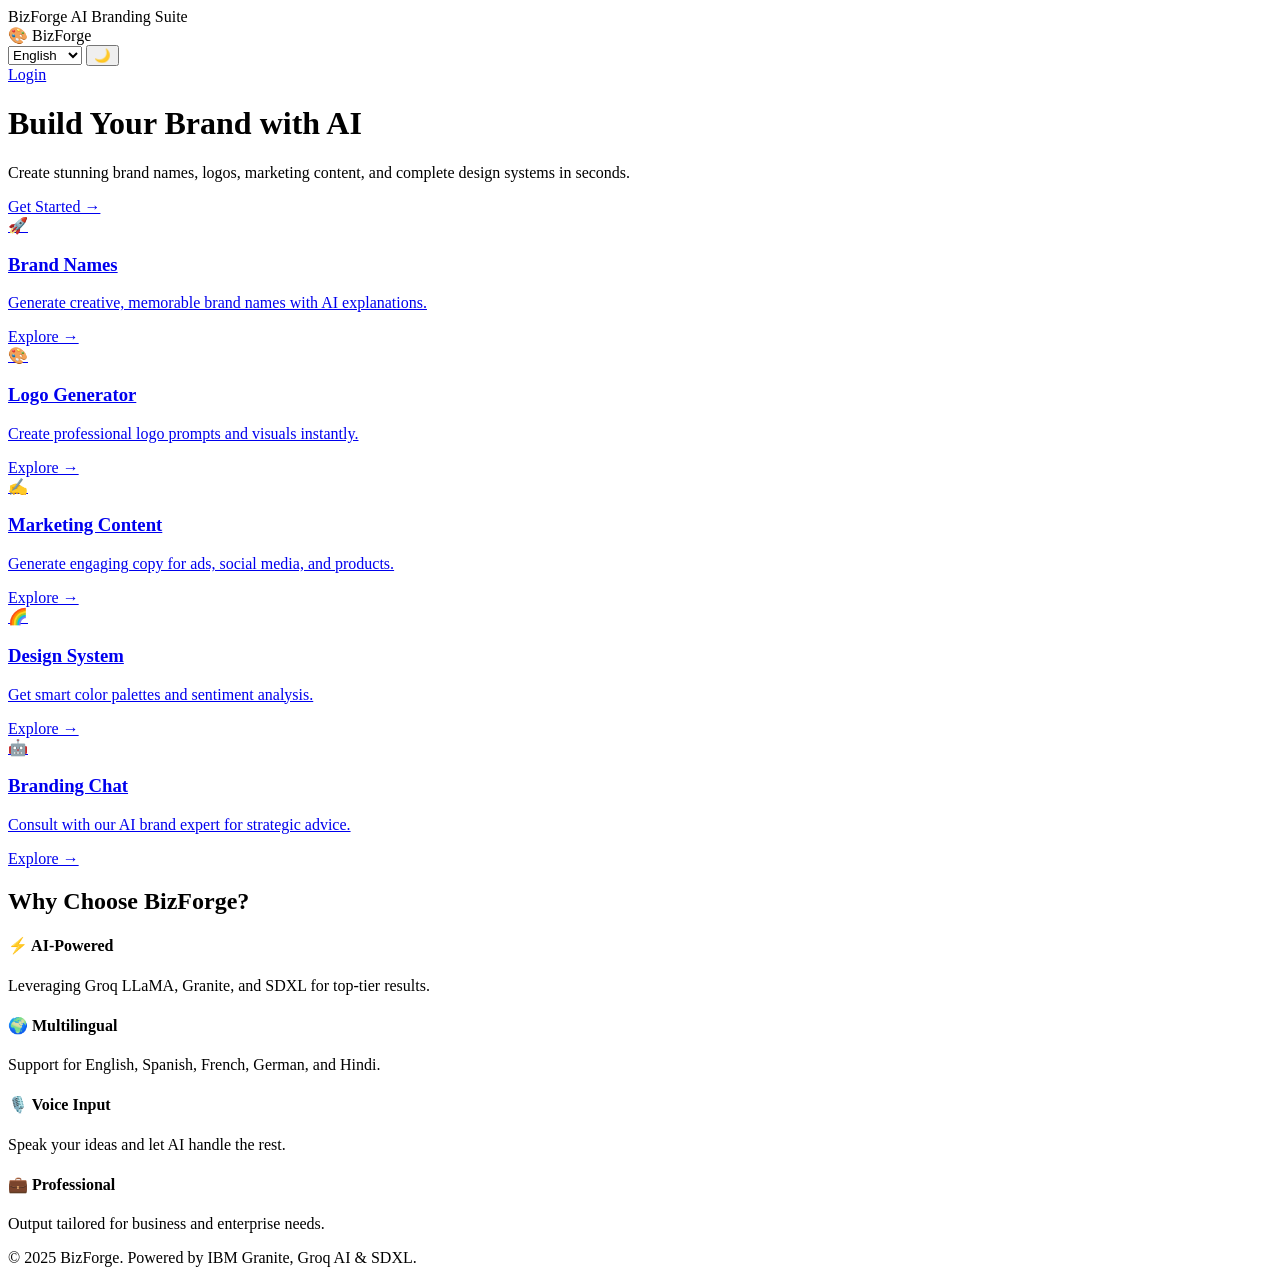
==== frontend/index.html @ e01fe9e0 "Initial commit of brand-automation project" ====
<!DOCTYPE html>
<html lang="en">

<head>
    <meta charset="UTF-8">
    <meta name="viewport" content="width=device-width, initial-scale=1.0">
    <title>BizForge - AI Branding Suite</title>
    <link rel="stylesheet" href="/static/style.css?v=16">
    <link href="https://fonts.googleapis.com/css2?family=Outfit:wght@300;400;600;700&display=swap" rel="stylesheet">
</head>

<body class="light-theme">

    <!-- Splash Intro -->
    <div class="splash" id="splash">
        <span class="splash-title">BizForge</span>
        <span class="splash-sub">AI Branding Suite</span>
    </div>

    <!-- Navigation -->
    <nav class="navbar">
        <div class="logo">
            <span class="logo-icon">🎨</span>
            <span class="logo-text">BizForge</span>
        </div>
        <div class="nav-controls">
            <select id="lang-select" onchange="changeLanguage(this.value)">
                <option value="en">English</option>
                <option value="es">Español</option>
                <option value="fr">Français</option>
                <option value="de">Deutsch</option>
                <option value="hi">हिंदी</option>
            </select>
            <button class="theme-btn" onclick="toggleTheme()" aria-label="Toggle Theme">
                <span id="theme-icon">🌙</span>
            </button>
            <div class="nav-auth" id="navAuth">
                <a href="/login.html" class="nav-login-btn" id="navLoginBtn">Login</a>
            </div>
        </div>
    </nav>

    <!-- Hero Section -->
    <header class="hero">
        <div class="hero-content">
            <h1>Build Your Brand with <span class="gradient-text">AI</span></h1>
            <p>Create stunning brand names, logos, marketing content, and complete design systems in seconds.</p>
            <a href="/branding.html" class="cta-button">Get Started →</a>
        </div>
    </header>

    <!-- Features Grid -->
    <section class="features">
        <div class="features-grid">
            <a href="/branding.html?tab=brand" class="feature-card">
                <div class="feature-icon">🚀</div>
                <h3>Brand Names</h3>
                <p>Generate creative, memorable brand names with AI explanations.</p>
                <span class="arrow">Explore →</span>
            </a>
            <a href="/branding.html?tab=logo" class="feature-card">
                <div class="feature-icon">🎨</div>
                <h3>Logo Generator</h3>
                <p>Create professional logo prompts and visuals instantly.</p>
                <span class="arrow">Explore →</span>
            </a>
            <a href="/branding.html?tab=content" class="feature-card">
                <div class="feature-icon">✍️</div>
                <h3>Marketing Content</h3>
                <p>Generate engaging copy for ads, social media, and products.</p>
                <span class="arrow">Explore →</span>
            </a>
            <a href="/branding.html?tab=colors" class="feature-card">
                <div class="feature-icon">🌈</div>
                <h3>Design System</h3>
                <p>Get smart color palettes and sentiment analysis.</p>
                <span class="arrow">Explore →</span>
            </a>
            <a href="/branding.html?tab=chat" class="feature-card">
                <div class="feature-icon">🤖</div>
                <h3>Branding Chat</h3>
                <p>Consult with our AI brand expert for strategic advice.</p>
                <span class="arrow">Explore →</span>
            </a>
        </div>
    </section>

    <!-- Info Section -->
    <section class="info-section">
        <h2>Why Choose BizForge?</h2>
        <div class="info-grid">
            <div class="info-tile">
                <h4>⚡ AI-Powered</h4>
                <p>Leveraging Groq LLaMA, Granite, and SDXL for top-tier results.</p>
            </div>
            <div class="info-tile">
                <h4>🌍 Multilingual</h4>
                <p>Support for English, Spanish, French, German, and Hindi.</p>
            </div>
            <div class="info-tile">
                <h4>🎙️ Voice Input</h4>
                <p>Speak your ideas and let AI handle the rest.</p>
            </div>
            <div class="info-tile">
                <h4>💼 Professional</h4>
                <p>Output tailored for business and enterprise needs.</p>
            </div>
        </div>
    </section>

    <!-- Footer -->
    <footer>
        <p>&copy; 2025 BizForge. Powered by IBM Granite, Groq AI & SDXL.</p>
    </footer>

    <script src="/static/vanilla-tilt.min.js"></script>
    <script>
        VanillaTilt.init(document.querySelectorAll(".feature-card"), {
            max: 15,
            speed: 400,
            glare: true,
            "max-glare": 0.2,
        });
    </script>
    <script src="/static/script.js?v=3"></script>
    <script src="/static/particles.js?v=1"></script>
    <script src="/static/effects.js?v=2"></script>
    <script src="/static/splash.js?v=2"></script>
    <script src="/static/auth-nav.js?v=1"></script>
</body>

</html>
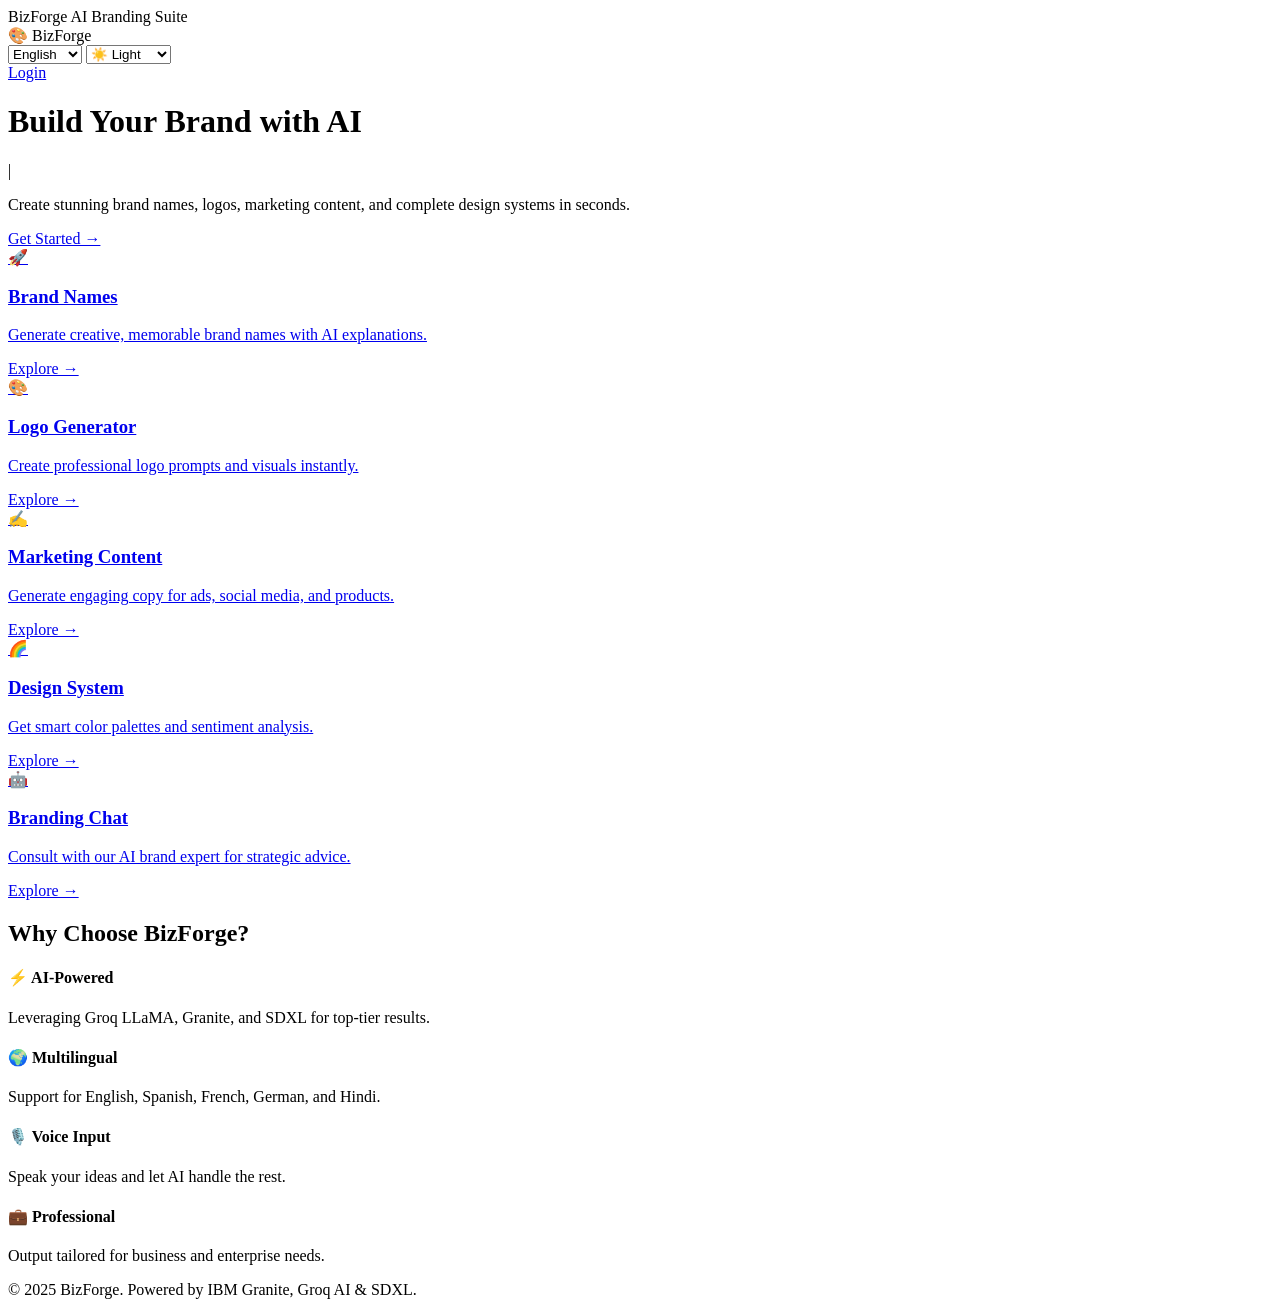
==== commit 49af107b: "Deploying BizForge to Cloud" ====
--- a/frontend/index.html
+++ b/frontend/index.html
@@ -31,9 +31,13 @@
                 <option value="de">Deutsch</option>
                 <option value="hi">हिंदी</option>
             </select>
-            <button class="theme-btn" onclick="toggleTheme()" aria-label="Toggle Theme">
-                <span id="theme-icon">🌙</span>
-            </button>
+            <select id="theme-select" onchange="changeTheme(this.value)" style="width: auto;">
+                <option value="light">☀️ Light</option>
+                <option value="dark">🌑 Dark</option>
+                <option value="ocean">🌊 Ocean</option>
+                <option value="sunset">🌅 Sunset</option>
+                <option value="cyber">👾 Cyber</option>
+            </select>
             <div class="nav-auth" id="navAuth">
                 <a href="/login.html" class="nav-login-btn" id="navLoginBtn">Login</a>
             </div>
@@ -44,7 +48,11 @@
     <header class="hero">
         <div class="hero-content">
             <h1>Build Your Brand with <span class="gradient-text">AI</span></h1>
-            <p>Create stunning brand names, logos, marketing content, and complete design systems in seconds.</p>
+            <div class="typing-wrapper">
+                <span id="typing-text"></span><span class="typing-cursor">|</span>
+            </div>
+            <p style="margin-top: 1rem;">Create stunning brand names, logos, marketing content, and complete design
+                systems in seconds.</p>
             <a href="/branding.html" class="cta-button">Get Started →</a>
         </div>
     </header>
